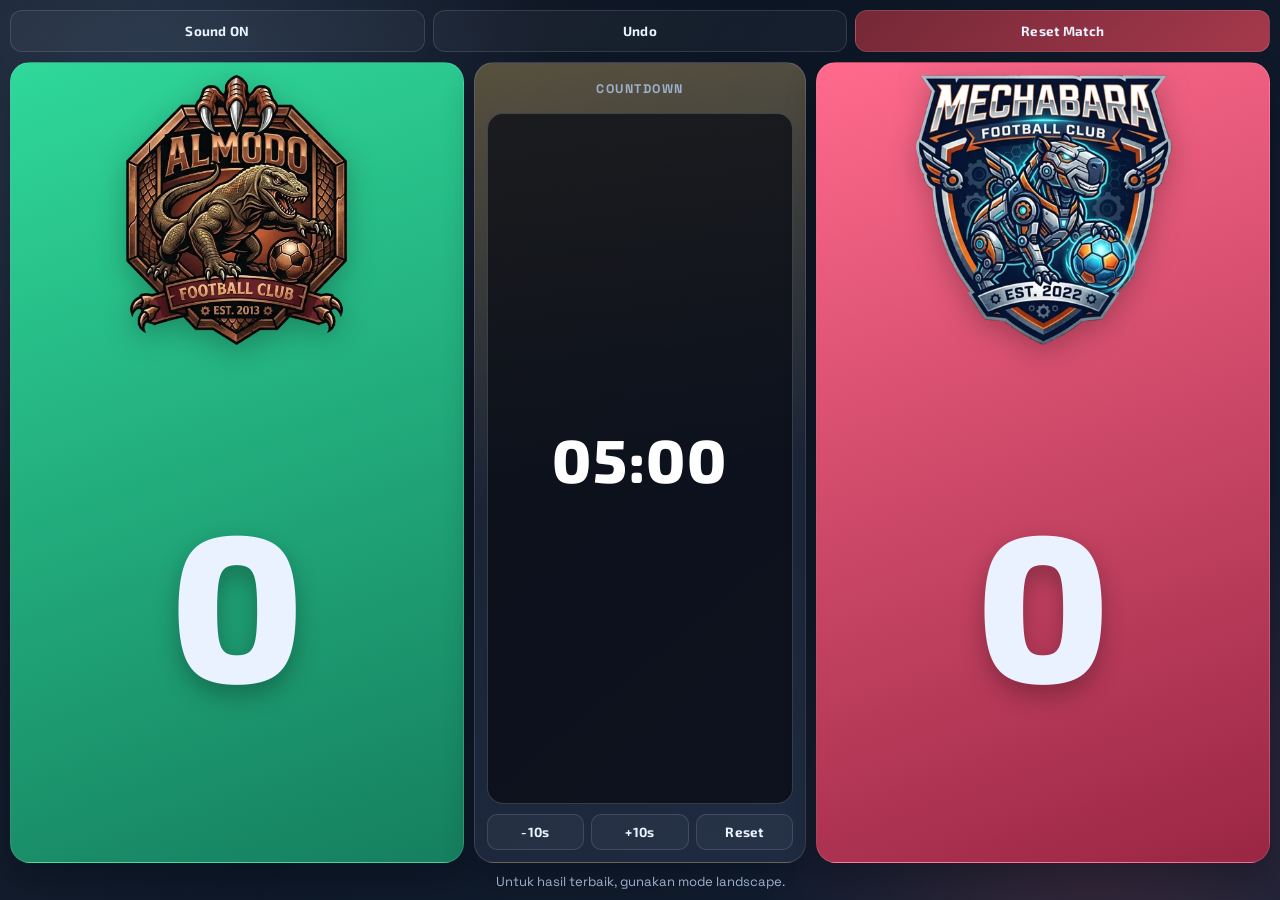
==== index.html @ 4e71bd83 "Remove winner text, play winner sound twice, fix Main Lagi button with team and duration selection" ====
<!doctype html>
<html lang="id">
<head>
  <meta charset="utf-8">
  <meta name="viewport" content="width=device-width, initial-scale=1, viewport-fit=cover">
  <meta name="theme-color" content="#101722">
  <title>Rhadzor ScoreBoard</title>
  <link rel="manifest" href="manifest.webmanifest">
  <link rel="icon" href="icons/icon.svg" type="image/svg+xml">
  <link rel="apple-touch-icon" href="icons/icon-192.svg">
  <link rel="preconnect" href="https://fonts.googleapis.com">
  <link rel="preconnect" href="https://fonts.gstatic.com" crossorigin>
  <link href="https://fonts.googleapis.com/css2?family=Exo+2:wght@500;700;800&family=Space+Grotesk:wght@500;700&display=swap" rel="stylesheet">
  <link rel="stylesheet" href="styles.css">
</head>
<body>
  <div class="app-bg" aria-hidden="true"></div>

  <main class="app-shell">
    <header class="topbar">
      <button id="soundToggle" class="btn ghost">Sound ON</button>
      <button id="undoBtn" class="btn ghost">Undo</button>
      <button id="resetBtn" class="btn danger">Reset Match</button>
    </header>

    <section class="board" aria-label="Score board">
      <article class="team team-a" id="teamA" data-team="A">
        <div class="team-head">
          <button id="pickTeamA" class="logo-pick" aria-label="Pilih team kiri">
            <img id="logoA" class="team-logo" src="Almodo2.webp" alt="Logo Player A">
          </button>
        </div>
        <p id="scoreA" class="score">0</p>
      </article>

      <section class="countdown-panel" aria-label="Countdown">
        <div class="countdown-top">
          <p id="countdownTitle" class="countdown-title">Countdown</p>
          <p id="vsMark" class="vs-mark" aria-hidden="true">VS</p>
        </div>
        <button id="timerBtn" class="timer-display" aria-label="Mulai atau jeda countdown">05:00</button>
        <div id="timerControls" class="timer-controls">
          <button id="minus10Btn" class="btn ghost small">-10s</button>
          <button id="plus10Btn" class="btn ghost small">+10s</button>
          <button id="timerResetBtn" class="btn ghost small">Reset</button>
        </div>
      </section>

      <article class="team team-b" id="teamB" data-team="B">
        <div class="team-head">
          <button id="pickTeamB" class="logo-pick" aria-label="Pilih team kanan">
            <img id="logoB" class="team-logo" src="Mechabara.webp" alt="Logo Player B">
          </button>
        </div>
        <p id="scoreB" class="score">0</p>
      </article>
    </section>

    <p id="rotateHint" class="rotate-hint">Untuk hasil terbaik, gunakan mode landscape.</p>
  </main>

  <div id="teamPickerModal" class="picker-modal" hidden>
    <div id="pickerBackdrop" class="picker-backdrop"></div>
    <section class="picker-panel" role="dialog" aria-modal="true" aria-label="Pilih team">
      <h3 class="picker-title">Pilih Team</h3>
      <div id="pickerOptions" class="picker-options"></div>
      <button id="closePickerBtn" class="btn ghost">Tutup</button>
    </section>
  </div>

  <!-- Winner Overlay -->
  <canvas id="confettiCanvas" hidden></canvas>
  <div id="winnerOverlay" class="winner-overlay" hidden>
    <div class="winner-content">
      <!-- Big Winner Logo (no text title) -->
      <div class="winner-logo-container">
        <img id="winnerLogoBig" class="winner-logo-big" src="" alt="Winner Logo">
      </div>
      
      <div class="winner-result">
        <div class="winner-team-info">
          <img id="winnerLogoA" class="winner-team-logo" src="" alt="Logo Team A">
          <span id="winnerScoreA" class="winner-team-score">0</span>
        </div>
        <span class="winner-vs">VS</span>
        <div class="winner-team-info">
          <img id="winnerLogoB" class="winner-team-logo" src="" alt="Logo Team B">
          <span id="winnerScoreB" class="winner-team-score">0</span>
        </div>
      </div>
      
      <div class="winner-buttons">
        <button id="playAgainBtn" class="btn primary winner-btn">🎮 Main Lagi</button>
      </div>
    </div>
  </div>

  <!-- New Game Settings Modal (Team + Duration) -->
  <div id="newGameModal" class="picker-modal" hidden>
    <div id="newGameBackdrop" class="picker-backdrop"></div>
    <section class="picker-panel newgame-panel" role="dialog" aria-modal="true" aria-label="Pengaturan pertandingan baru">
      <h3 class="picker-title">🎮 Pertandingan Baru</h3>
      
      <!-- Team Selection -->
      <div class="newgame-section">
        <h4 class="newgame-section-title">Pilih Team</h4>
        <div class="newgame-teams">
          <div class="newgame-team-select">
            <label>Team Kiri</label>
            <div id="newGameTeamAOptions" class="newgame-team-options"></div>
          </div>
          <div class="newgame-vs">VS</div>
          <div class="newgame-team-select">
            <label>Team Kanan</label>
            <div id="newGameTeamBOptions" class="newgame-team-options"></div>
          </div>
        </div>
      </div>
      
      <!-- Duration Selection -->
      <div class="newgame-section">
        <h4 class="newgame-section-title">Durasi Pertandingan</h4>
        <div class="duration-options">
          <button class="duration-btn" data-minutes="5">
            <span class="duration-time">5</span>
            <span class="duration-label">Menit</span>
          </button>
          <button class="duration-btn" data-minutes="10">
            <span class="duration-time">10</span>
            <span class="duration-label">Menit</span>
          </button>
          <button class="duration-btn" data-minutes="15">
            <span class="duration-time">15</span>
            <span class="duration-label">Menit</span>
          </button>
        </div>
      </div>
      
      <div class="newgame-actions">
        <button id="startNewGameBtn" class="btn primary winner-btn">Mulai Pertandingan</button>
        <button id="cancelNewGameBtn" class="btn ghost">Batal</button>
      </div>
      
      <div class="duration-debug">
        <button id="debug15sBtn" class="btn ghost debug-btn">⚡ Debug: 15 detik</button>
      </div>
    </section>
  </div>

  <script src="app.js"></script>
</body>
</html>
---- styles.css ----
:root {
  --bg-1: #0a111d;
  --bg-2: #121f33;
  --surface: #111a28;
  --surface-soft: #182436;
  --border: rgb(255 255 255 / 12%);
  --text: #eaf2ff;
  --muted: #9eb1ca;
  --a-1: #157f5e;
  --a-2: #1ea877;
  --b-1: #9a2644;
  --b-2: #cf4668;
  --accent: #ffd166;
  --danger: #ff5d5d;
}

* {
  box-sizing: border-box;
}

html,
body {
  margin: 0;
  min-height: 100%;
  font-family: "Space Grotesk", sans-serif;
  color: var(--text);
  overscroll-behavior: none;
}

body {
  background:
    radial-gradient(circle at 12% 15%, rgb(94 134 196 / 24%), transparent 30%),
    radial-gradient(circle at 86% 88%, rgb(255 95 109 / 18%), transparent 26%),
    linear-gradient(140deg, var(--bg-1), var(--bg-2));
}

.app-bg {
  position: fixed;
  inset: 0;
  pointer-events: none;
  background-image: linear-gradient(120deg, rgb(255 255 255 / 6%), transparent 45%);
}

.app-shell {
  position: relative;
  min-height: 100dvh;
  display: grid;
  grid-template-rows: auto 1fr auto;
  gap: 10px;
  padding: 10px;
}

.topbar {
  display: grid;
  grid-template-columns: repeat(3, minmax(0, 1fr));
  gap: 8px;
}

.btn {
  border: 1px solid var(--border);
  color: var(--text);
  background: var(--surface-soft);
  min-height: 42px;
  border-radius: 12px;
  font-weight: 700;
  letter-spacing: 0.02em;
  font-family: "Exo 2", sans-serif;
  cursor: pointer;
}

.btn:active,
.timer-display:active {
  transform: translateY(1px) scale(0.99);
}

.btn.ghost {
  background: rgb(255 255 255 / 4%);
}

.btn.danger {
  background: linear-gradient(140deg, #742836, #a5394c);
}

.btn.small {
  min-height: 36px;
  border-radius: 10px;
}

.btn.primary {
  background: linear-gradient(140deg, #1ea877, #157f5e);
  border-color: rgb(255 255 255 / 20%);
}

.board {
  display: grid;
  grid-template-columns: 1fr minmax(190px, 26vw) 1fr;
  gap: 10px;
  min-height: 0;
}

.team,
.countdown-panel {
  border: 1px solid var(--border);
  border-radius: 20px;
  min-height: 0;
  box-shadow: 0 16px 30px rgb(2 7 15 / 28%);
}

.team {
  display: grid;
  grid-template-rows: auto 1fr;
  padding: 12px;
  user-select: none;
  touch-action: pan-x;
  background: linear-gradient(160deg, var(--team-bg-1, #1ea877), var(--team-bg-2, #157f5e));
}

.team-head {
  display: grid;
  gap: 6px;
}

.logo-pick {
  border: 0;
  background: transparent;
  padding: 0;
  cursor: pointer;
}

.team-logo {
  width: 100%;
  height: clamp(140px, 30vh, 270px);
  object-fit: contain;
  object-position: center;
  filter: drop-shadow(0 8px 14px rgb(0 0 0 / 25%));
}

.score {
  margin: 0;
  align-self: center;
  justify-self: center;
  font-family: "Exo 2", sans-serif;
  font-size: clamp(5.5rem, 29vh, 13rem);
  font-weight: 800;
  line-height: 0.85;
  text-shadow: 0 10px 24px rgb(0 0 0 / 28%);
}

.countdown-panel {
  display: grid;
  grid-template-rows: auto 1fr auto;
  align-content: center;
  gap: 10px;
  padding: 12px;
  background:
    linear-gradient(170deg, rgb(255 209 102 / 28%), transparent 52%),
    linear-gradient(140deg, #171f2f, #1f2b41);
  min-width: 0;
  overflow: hidden;
}

.countdown-top {
  display: grid;
  min-height: 28px;
  place-items: center;
}

.countdown-title {
  margin: 0;
  text-align: center;
  text-transform: uppercase;
  letter-spacing: 0.12em;
  font-size: 0.78rem;
  color: var(--muted);
  font-weight: 700;
}

.vs-mark {
  display: none;
  margin: 0;
  font-family: "Exo 2", sans-serif;
  font-weight: 800;
  letter-spacing: 0.08em;
  font-size: clamp(1.3rem, 3.5vw, 2.2rem);
  color: #fff;
  text-shadow: 0 8px 20px rgb(0 0 0 / 30%);
}

.timer-display {
  border: 1px solid rgb(255 255 255 / 18%);
  border-radius: 16px;
  background: rgb(7 11 19 / 72%);
  color: #fff;
  min-height: 80px;
  width: 100%;
  font-family: "Exo 2", sans-serif;
  font-size: clamp(2.1rem, 6.6vw, 3.8rem);
  font-weight: 800;
  letter-spacing: 0.03em;
  overflow: hidden;
  text-overflow: ellipsis;
  white-space: nowrap;
}

.timer-controls {
  display: grid;
  grid-template-columns: repeat(3, minmax(0, 1fr));
  gap: 7px;
}

.app-shell.timer-running .countdown-title,
.app-shell.timer-running .timer-controls {
  display: none;
}

.app-shell.timer-running .countdown-panel {
  align-content: stretch;
  padding-block: 18px;
}

.app-shell.timer-running .vs-mark {
  display: block;
}

.app-shell.timer-running .timer-display {
  align-self: center;
  min-height: 240px;
  font-size: clamp(2.5rem, 8vw, 5rem);
  letter-spacing: 0.02em;
  padding: 0 8px;
}

.rotate-hint {
  margin: 0;
  text-align: center;
  color: var(--muted);
  font-size: 0.82rem;
}

.score-pop {
  animation: pop 220ms ease-out;
}

.panel-flash {
  animation: flash 330ms linear;
}

.timer-warning {
  animation: pulse 760ms ease-in-out infinite alternate;
}

.picker-modal[hidden] {
  display: none;
}

.picker-modal {
  position: fixed;
  inset: 0;
  z-index: 40;
  display: grid;
  place-items: center;
  padding: 12px;
}

.picker-backdrop {
  position: absolute;
  inset: 0;
  background: rgb(0 0 0 / 48%);
}

.picker-panel {
  position: relative;
  z-index: 1;
  width: min(560px, 100%);
  border-radius: 16px;
  border: 1px solid var(--border);
  background: linear-gradient(150deg, #151f31, #1c2a41);
  box-shadow: 0 18px 40px rgb(0 0 0 / 40%);
  padding: 12px;
  display: grid;
  gap: 12px;
}

.picker-title {
  margin: 0;
  text-align: center;
  font-family: "Exo 2", sans-serif;
  letter-spacing: 0.04em;
}

.picker-options {
  display: grid;
  grid-template-columns: repeat(2, minmax(0, 1fr));
  gap: 10px;
}

.picker-option {
  border: 1px solid var(--border);
  background: rgb(255 255 255 / 4%);
  color: var(--text);
  border-radius: 12px;
  min-height: 88px;
  font-weight: 700;
  font-family: "Exo 2", sans-serif;
  display: grid;
  grid-template-columns: 56px 1fr;
  align-items: center;
  gap: 10px;
  padding: 8px;
  cursor: pointer;
}

.picker-option img {
  width: 56px;
  height: 56px;
  object-fit: contain;
}

/* Winner Overlay */
.winner-overlay {
  position: fixed;
  inset: 0;
  z-index: 100;
  display: grid;
  place-items: center;
  padding: 20px;
  background:
    radial-gradient(circle at 30% 20%, rgb(255 209 102 / 20%), transparent 50%),
    radial-gradient(circle at 70% 80%, rgb(94 134 196 / 20%), transparent 50%),
    linear-gradient(140deg, var(--bg-1), var(--bg-2));
}

.winner-overlay[hidden] {
  display: none;
}

.winner-content {
  text-align: center;
  max-width: 600px;
  width: 100%;
  animation: winnerSlideIn 600ms ease-out;
}

.winner-logo-container {
  margin: 0 0 30px 0;
  animation: winnerPulse 2s ease-in-out infinite;
}

.winner-logo-big {
  width: min(280px, 50vw);
  height: min(280px, 50vw);
  object-fit: contain;
  filter: drop-shadow(0 10px 40px rgb(0 0 0 / 50%));
  border: 4px solid var(--accent);
  border-radius: 24px;
  background: rgb(255 255 255 / 8%);
  padding: 20px;
}

@keyframes winnerPulse {
  0%, 100% { transform: scale(1); }
  50% { transform: scale(1.05); }
}

.winner-result {
  display: grid;
  grid-template-columns: auto 1fr auto;
  align-items: center;
  gap: 20px;
  margin: 0 auto 40px auto;
  padding: 20px 30px;
  background: rgb(255 255 255 / 6%);
  border: 1px solid var(--border);
  border-radius: 20px;
  max-width: 400px;
}

.winner-team-info {
  display: grid;
  justify-items: center;
  gap: 8px;
}

.winner-team-logo {
  width: 60px;
  height: 60px;
  object-fit: contain;
  filter: drop-shadow(0 4px 8px rgb(0 0 0 / 30%));
}

.winner-team-score {
  font-family: "Exo 2", sans-serif;
  font-size: clamp(2rem, 6vw, 3rem);
  font-weight: 800;
}

.winner-vs {
  font-family: "Exo 2", sans-serif;
  font-size: 1.2rem;
  font-weight: 700;
  color: var(--muted);
}

.winner-buttons {
  display: grid;
  gap: 12px;
}

.winner-btn {
  min-height: 56px;
  font-size: 1.1rem;
}

/* New Game Modal Styles */
.newgame-panel {
  max-width: 520px;
  width: 100%;
}

.newgame-section {
  margin-bottom: 20px;
}

.newgame-section-title {
  margin: 0 0 12px 0;
  font-size: 0.9rem;
  color: var(--muted);
  text-transform: uppercase;
  letter-spacing: 0.08em;
  font-weight: 700;
}

.newgame-teams {
  display: grid;
  grid-template-columns: 1fr auto 1fr;
  gap: 12px;
  align-items: center;
}

.newgame-team-select {
  display: grid;
  gap: 8px;
}

.newgame-team-select label {
  font-size: 0.8rem;
  color: var(--muted);
  text-align: center;
}

.newgame-team-options {
  display: grid;
  grid-template-columns: repeat(2, 1fr);
  gap: 8px;
}

.newgame-team-option {
  border: 2px solid var(--border);
  background: rgb(255 255 255 / 5%);
  border-radius: 12px;
  padding: 10px;
  cursor: pointer;
  transition: all 0.2s ease;
  display: flex;
  flex-direction: column;
  align-items: center;
  gap: 6px;
}

.newgame-team-option:hover {
  border-color: var(--accent);
  background: rgb(255 255 255 / 10%);
}

.newgame-team-option.selected {
  border-color: var(--accent);
  background: rgb(255 209 102 / 20%);
  box-shadow: 0 0 15px rgb(255 209 102 / 30%);
}

.newgame-team-option img {
  width: 48px;
  height: 48px;
  object-fit: contain;
}

.newgame-team-option span {
  font-size: 0.75rem;
  font-weight: 600;
}

.newgame-vs {
  font-family: "Exo 2", sans-serif;
  font-size: 1.2rem;
  font-weight: 800;
  color: var(--accent);
}

/* Duration Modal Styles */
.duration-panel,
.newgame-panel {
  max-width: 420px;
}

.duration-options {
  display: grid;
  grid-template-columns: repeat(3, 1fr);
  gap: 12px;
}

.duration-btn {
  border: 2px solid var(--border);
  background: linear-gradient(160deg, rgb(255 255 255 / 8%), rgb(255 255 255 / 3%));
  color: var(--text);
  border-radius: 16px;
  padding: 20px 10px;
  cursor: pointer;
  transition: all 0.2s ease;
  display: flex;
  flex-direction: column;
  align-items: center;
  gap: 4px;
}

.duration-btn:hover {
  border-color: var(--accent);
  background: linear-gradient(160deg, rgb(255 209 102 / 15%), rgb(255 255 255 / 5%));
  transform: translateY(-2px);
}

.duration-btn.selected {
  border-color: var(--accent);
  background: rgb(255 209 102 / 20%);
  box-shadow: 0 0 15px rgb(255 209 102 / 30%);
}

.duration-btn:active {
  transform: translateY(0) scale(0.98);
}

.duration-time {
  font-family: "Exo 2", sans-serif;
  font-size: 2.5rem;
  font-weight: 800;
  line-height: 1;
}

.duration-label {
  font-size: 0.85rem;
  color: var(--muted);
  text-transform: uppercase;
  letter-spacing: 0.05em;
}

.newgame-actions {
  display: grid;
  gap: 10px;
  margin-top: 10px;
}

.duration-debug {
  margin-top: 12px;
  padding-top: 12px;
  border-top: 1px solid var(--border);
  display: flex;
  justify-content: center;
}

.debug-btn {
  font-size: 0.75rem;
  min-height: 32px;
  padding: 4px 16px;
  opacity: 0.7;
}

.debug-btn:hover {
  opacity: 1;
}

/* Confetti Canvas */
#confettiCanvas {
  position: fixed;
  inset: 0;
  pointer-events: none;
  z-index: 101;
}

@keyframes pop {
  0% { transform: scale(0.88); opacity: 0.75; }
  70% { transform: scale(1.08); opacity: 1; }
  100% { transform: scale(1); }
}

@keyframes flash {
  0% { filter: brightness(1.28); }
  100% { filter: brightness(1); }
}

@keyframes pulse {
  from { box-shadow: 0 0 0 0 rgb(255 93 93 / 0%); }
  to { box-shadow: 0 0 0 8px rgb(255 93 93 / 26%); }
}

@keyframes winnerSlideIn {
  0% {
    opacity: 0;
    transform: translateY(30px) scale(0.95);
  }
  100% {
    opacity: 1;
    transform: translateY(0) scale(1);
  }
}

@media (max-width: 960px) {
  .app-shell {
    padding: 8px;
    gap: 8px;
  }

  .board {
    grid-template-columns: 1fr 35vw 1fr;
    gap: 8px;
  }

  .team,
  .countdown-panel {
    border-radius: 16px;
  }

  .score {
    font-size: clamp(4.8rem, 30vw, 9.6rem);
  }

  .timer-display {
    min-height: 74px;
    font-size: clamp(1.9rem, 7vw, 3.1rem);
  }

  .app-shell.timer-running .timer-display {
    min-height: 210px;
    font-size: clamp(2.2rem, 8vw, 4rem);
  }

  .winner-result {
    padding: 16px 20px;
    gap: 15px;
  }

  .winner-team-logo {
    width: 50px;
    height: 50px;
  }

  .winner-logo-big {
    width: min(220px, 45vw);
    height: min(220px, 45vw);
    padding: 15px;
  }
}

@media (orientation: portrait) {
  .board {
    grid-template-columns: 1fr;
    grid-template-rows: auto auto auto;
  }

  .countdown-panel {
    order: -1;
  }

  .app-shell.timer-running .timer-display {
    min-height: 120px;
    font-size: clamp(2.5rem, 12vw, 4rem);
  }

  .winner-result {
    grid-template-columns: 1fr;
    gap: 15px;
  }

  .winner-vs {
    order: -1;
  }
}
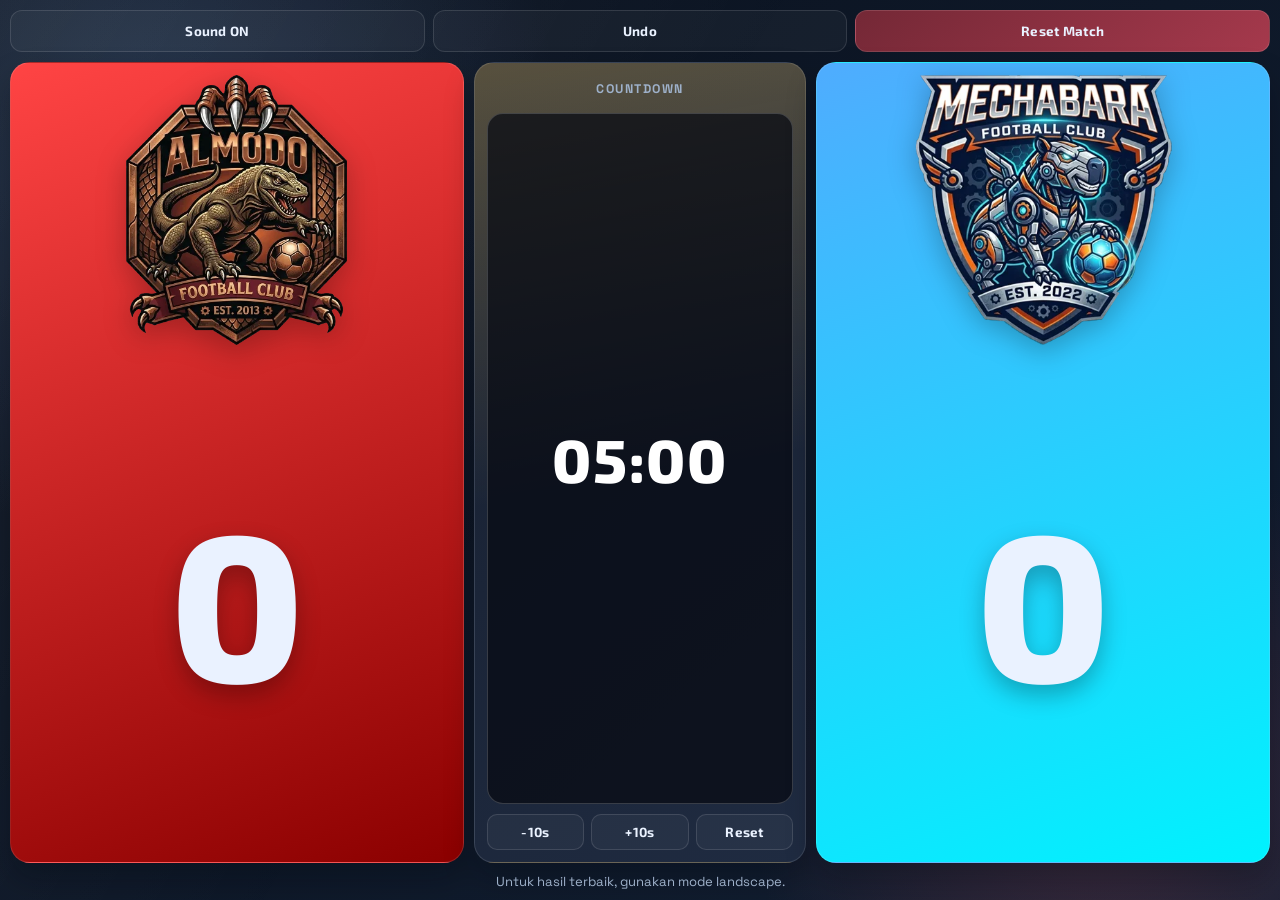
==== commit 35c8fbce: "Update team colors: Sanchi pink, Wulf white, Almodo red (garang), Mechabara blue" ====
--- a/index.html
+++ b/index.html
@@ -11,7 +11,7 @@
   <link rel="preconnect" href="https://fonts.googleapis.com">
   <link rel="preconnect" href="https://fonts.gstatic.com" crossorigin>
   <link href="https://fonts.googleapis.com/css2?family=Exo+2:wght@500;700;800&family=Space+Grotesk:wght@500;700&display=swap" rel="stylesheet">
-  <link rel="stylesheet" href="styles.css">
+  <link rel="stylesheet" href="styles.css?v=4">
 </head>
 <body>
   <div class="app-bg" aria-hidden="true"></div>
@@ -147,6 +147,6 @@
     </section>
   </div>
 
-  <script src="app.js"></script>
+  <script src="app.js?v=4"></script>
 </body>
 </html>
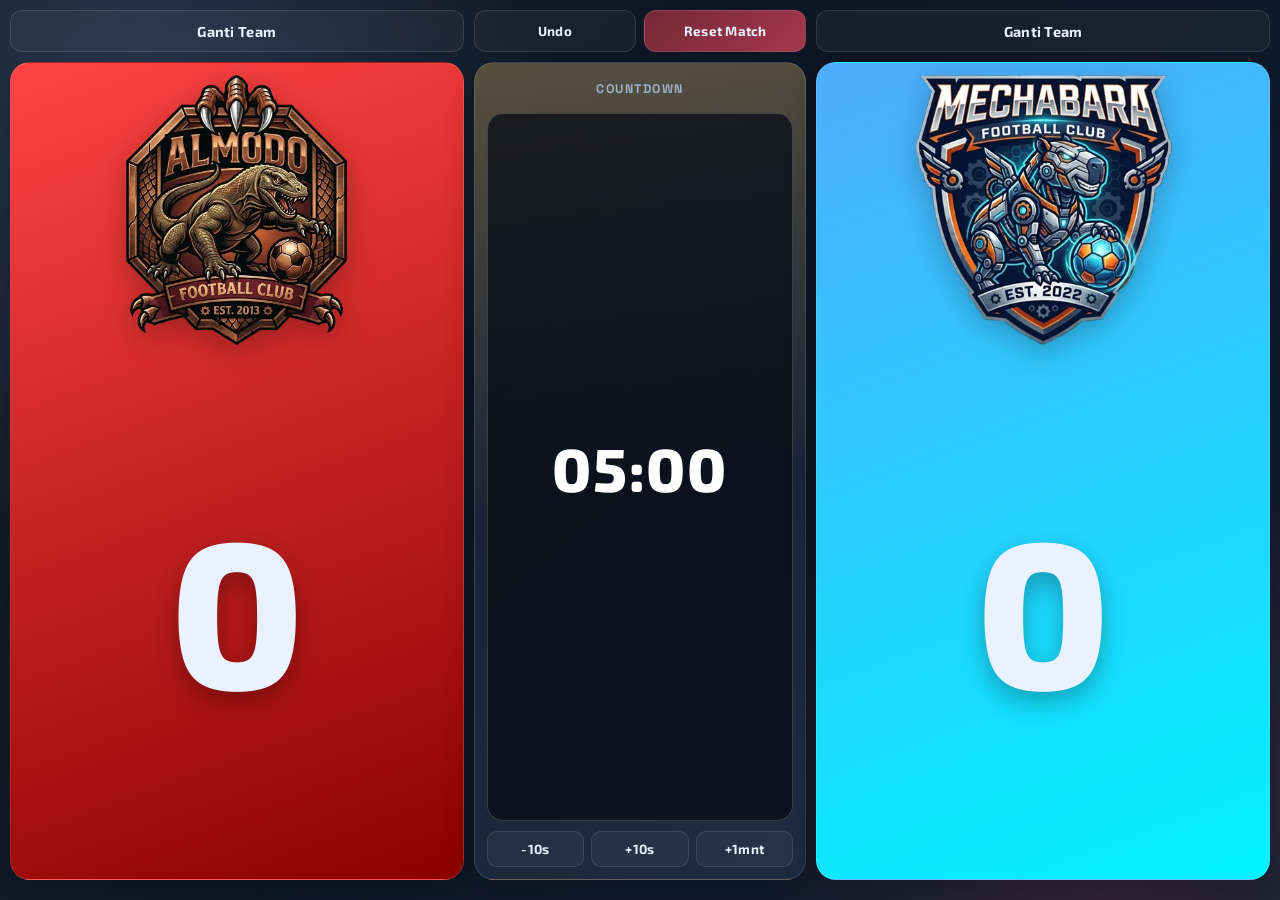
==== commit 78b2e3f8: "Update UI: ganti tombol sound on dan reset, tambah tombol ganti team, fix mobile landscape, tambah a" ====
--- a/index.html
+++ b/index.html
@@ -11,24 +11,25 @@
   <link rel="preconnect" href="https://fonts.googleapis.com">
   <link rel="preconnect" href="https://fonts.gstatic.com" crossorigin>
   <link href="https://fonts.googleapis.com/css2?family=Exo+2:wght@500;700;800&family=Space+Grotesk:wght@500;700&display=swap" rel="stylesheet">
-  <link rel="stylesheet" href="styles.css?v=4">
+  <link rel="stylesheet" href="styles.css?v=13">
 </head>
 <body>
   <div class="app-bg" aria-hidden="true"></div>
 
   <main class="app-shell">
     <header class="topbar">
-      <button id="soundToggle" class="btn ghost">Sound ON</button>
-      <button id="undoBtn" class="btn ghost">Undo</button>
-      <button id="resetBtn" class="btn danger">Reset Match</button>
+      <button id="pickTeamA" class="btn ghost team-change-btn" aria-label="Pilih team kiri">Ganti Team</button>
+      <div class="topbar-center">
+        <button id="undoBtn" class="btn ghost">Undo</button>
+        <button id="resetBtn" class="btn danger">Reset Match</button>
+      </div>
+      <button id="pickTeamB" class="btn ghost team-change-btn" aria-label="Pilih team kanan">Ganti Team</button>
     </header>
 
     <section class="board" aria-label="Score board">
       <article class="team team-a" id="teamA" data-team="A">
         <div class="team-head">
-          <button id="pickTeamA" class="logo-pick" aria-label="Pilih team kiri">
-            <img id="logoA" class="team-logo" src="Almodo2.webp" alt="Logo Player A">
-          </button>
+          <img id="logoA" class="team-logo" src="Almodo2.webp" alt="Logo Player A">
         </div>
         <p id="scoreA" class="score">0</p>
       </article>
@@ -42,21 +43,19 @@
         <div id="timerControls" class="timer-controls">
           <button id="minus10Btn" class="btn ghost small">-10s</button>
           <button id="plus10Btn" class="btn ghost small">+10s</button>
-          <button id="timerResetBtn" class="btn ghost small">Reset</button>
+          <button id="timerResetBtn" class="btn ghost small">+1mnt</button>
         </div>
       </section>
 
       <article class="team team-b" id="teamB" data-team="B">
         <div class="team-head">
-          <button id="pickTeamB" class="logo-pick" aria-label="Pilih team kanan">
-            <img id="logoB" class="team-logo" src="Mechabara.webp" alt="Logo Player B">
-          </button>
+          <img id="logoB" class="team-logo" src="Mechabara.webp" alt="Logo Player B">
         </div>
         <p id="scoreB" class="score">0</p>
       </article>
     </section>
 
-    <p id="rotateHint" class="rotate-hint">Untuk hasil terbaik, gunakan mode landscape.</p>
+
   </main>
 
   <div id="teamPickerModal" class="picker-modal" hidden>
@@ -147,6 +146,6 @@
     </section>
   </div>
 
-  <script src="app.js?v=4"></script>
+  <script src="app.js?v=13"></script>
 </body>
 </html>
--- a/styles.css
+++ b/styles.css
@@ -52,8 +52,20 @@
 
 .topbar {
   display: grid;
-  grid-template-columns: repeat(3, minmax(0, 1fr));
+  grid-template-columns: 1fr minmax(190px, 26vw) 1fr;
+  gap: 10px;
+  width: 100%;
+}
+
+.topbar-center {
+  display: grid;
+  grid-template-columns: 1fr 1fr;
   gap: 8px;
+}
+
+.team-change-btn {
+  min-height: 42px;
+  font-size: 0.9rem;
 }
 
 .btn {
@@ -118,13 +130,82 @@
 .team-head {
   display: grid;
   gap: 6px;
-}
+  position: relative;
+}
+
+
 
 .logo-pick {
   border: 0;
   background: transparent;
   padding: 0;
   cursor: pointer;
+}
+
+/* Mobile landscape optimization */
+@media (max-height: 500px) and (orientation: landscape) {
+  .app-shell {
+    padding: 6px;
+    gap: 4px;
+    min-height: 100dvh;
+    max-height: 100dvh;
+    overflow: hidden;
+  }
+  
+  .board {
+    gap: 6px;
+    min-height: 0;
+  }
+  
+  .team {
+    padding: 8px;
+  }
+  
+  .team-logo {
+    height: clamp(100px, 22vh, 200px);
+  }
+  
+  .score {
+    font-size: clamp(4rem, 20vh, 10rem);
+  }
+  
+  .countdown-panel {
+    padding: 8px;
+  }
+  
+  .timer-display {
+    min-height: 60px;
+    font-size: clamp(1.6rem, 5vw, 2.5rem);
+  }
+  
+  .app-shell.timer-running .timer-display {
+    min-height: 150px;
+    font-size: clamp(2rem, 6vw, 3.5rem);
+    transform: translateY(25%);
+  }
+  
+  .app-shell.timer-running .vs-mark {
+    transform: translateY(15%);
+  }
+  
+  .btn {
+    min-height: 36px;
+    font-size: 0.8rem;
+  }
+  
+  .team-change-btn {
+    min-height: 36px;
+    font-size: 0.75rem;
+  }
+
+  .topbar {
+    grid-template-columns: 1fr minmax(140px, 26vw) 1fr;
+    gap: 8px;
+  }
+
+  .topbar-center {
+    gap: 6px;
+  }
 }
 
 .team-logo {
@@ -133,6 +214,8 @@
   object-fit: contain;
   object-position: center;
   filter: drop-shadow(0 8px 14px rgb(0 0 0 / 25%));
+  cursor: pointer;
+  pointer-events: none;
 }
 
 .score {
@@ -180,8 +263,8 @@
   margin: 0;
   font-family: "Exo 2", sans-serif;
   font-weight: 800;
-  letter-spacing: 0.08em;
-  font-size: clamp(1.3rem, 3.5vw, 2.2rem);
+  letter-spacing: 0.1em;
+  font-size: clamp(3rem, 8vw, 5rem);
   color: #fff;
   text-shadow: 0 8px 20px rgb(0 0 0 / 30%);
 }
@@ -220,6 +303,9 @@
 
 .app-shell.timer-running .vs-mark {
   display: block;
+  margin-top: auto;
+  margin-bottom: auto;
+  transform: translateY(25%);
 }
 
 .app-shell.timer-running .timer-display {
@@ -228,14 +314,12 @@
   font-size: clamp(2.5rem, 8vw, 5rem);
   letter-spacing: 0.02em;
   padding: 0 8px;
-}
-
-.rotate-hint {
-  margin: 0;
-  text-align: center;
-  color: var(--muted);
-  font-size: 0.82rem;
-}
+  margin-top: auto;
+  margin-bottom: auto;
+  transform: translateY(30%);
+}
+
+
 
 .score-pop {
   animation: pop 220ms ease-out;
@@ -409,6 +493,7 @@
 .winner-btn {
   min-height: 56px;
   font-size: 1.1rem;
+  cursor: pointer;
 }
 
 /* New Game Modal Styles */
@@ -619,9 +704,11 @@
   }
 
   .board {
-    grid-template-columns: 1fr 35vw 1fr;
+    grid-template-columns: 1fr minmax(140px, 26vw) 1fr;
     gap: 8px;
   }
+
+
 
   .team,
   .countdown-panel {
@@ -665,6 +752,20 @@
     grid-template-rows: auto auto auto;
   }
 
+  .topbar {
+    grid-template-columns: 1fr 1fr;
+    grid-template-rows: auto auto;
+    gap: 8px;
+  }
+
+  .topbar-center {
+    grid-column: 1 / -1;
+    grid-row: 2;
+    display: grid;
+    grid-template-columns: 1fr 1fr;
+    gap: 8px;
+  }
+
   .countdown-panel {
     order: -1;
   }
